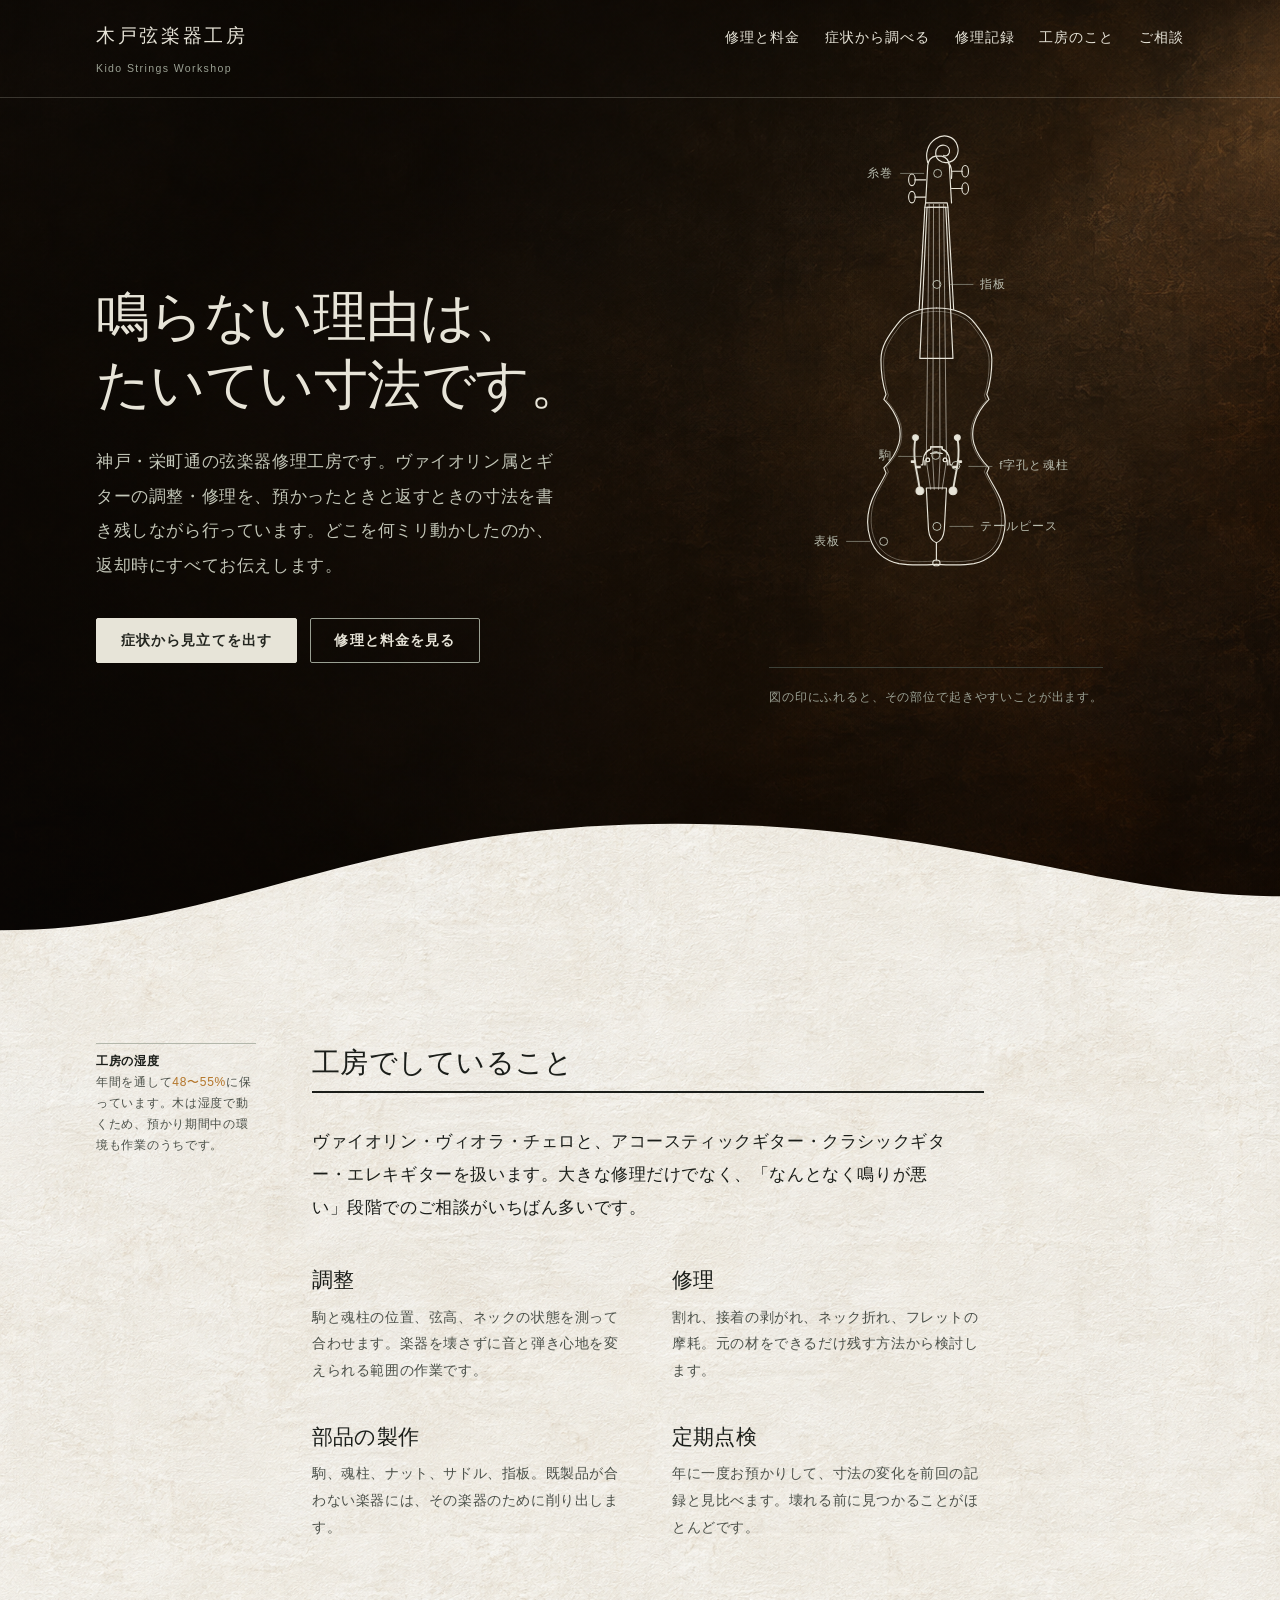
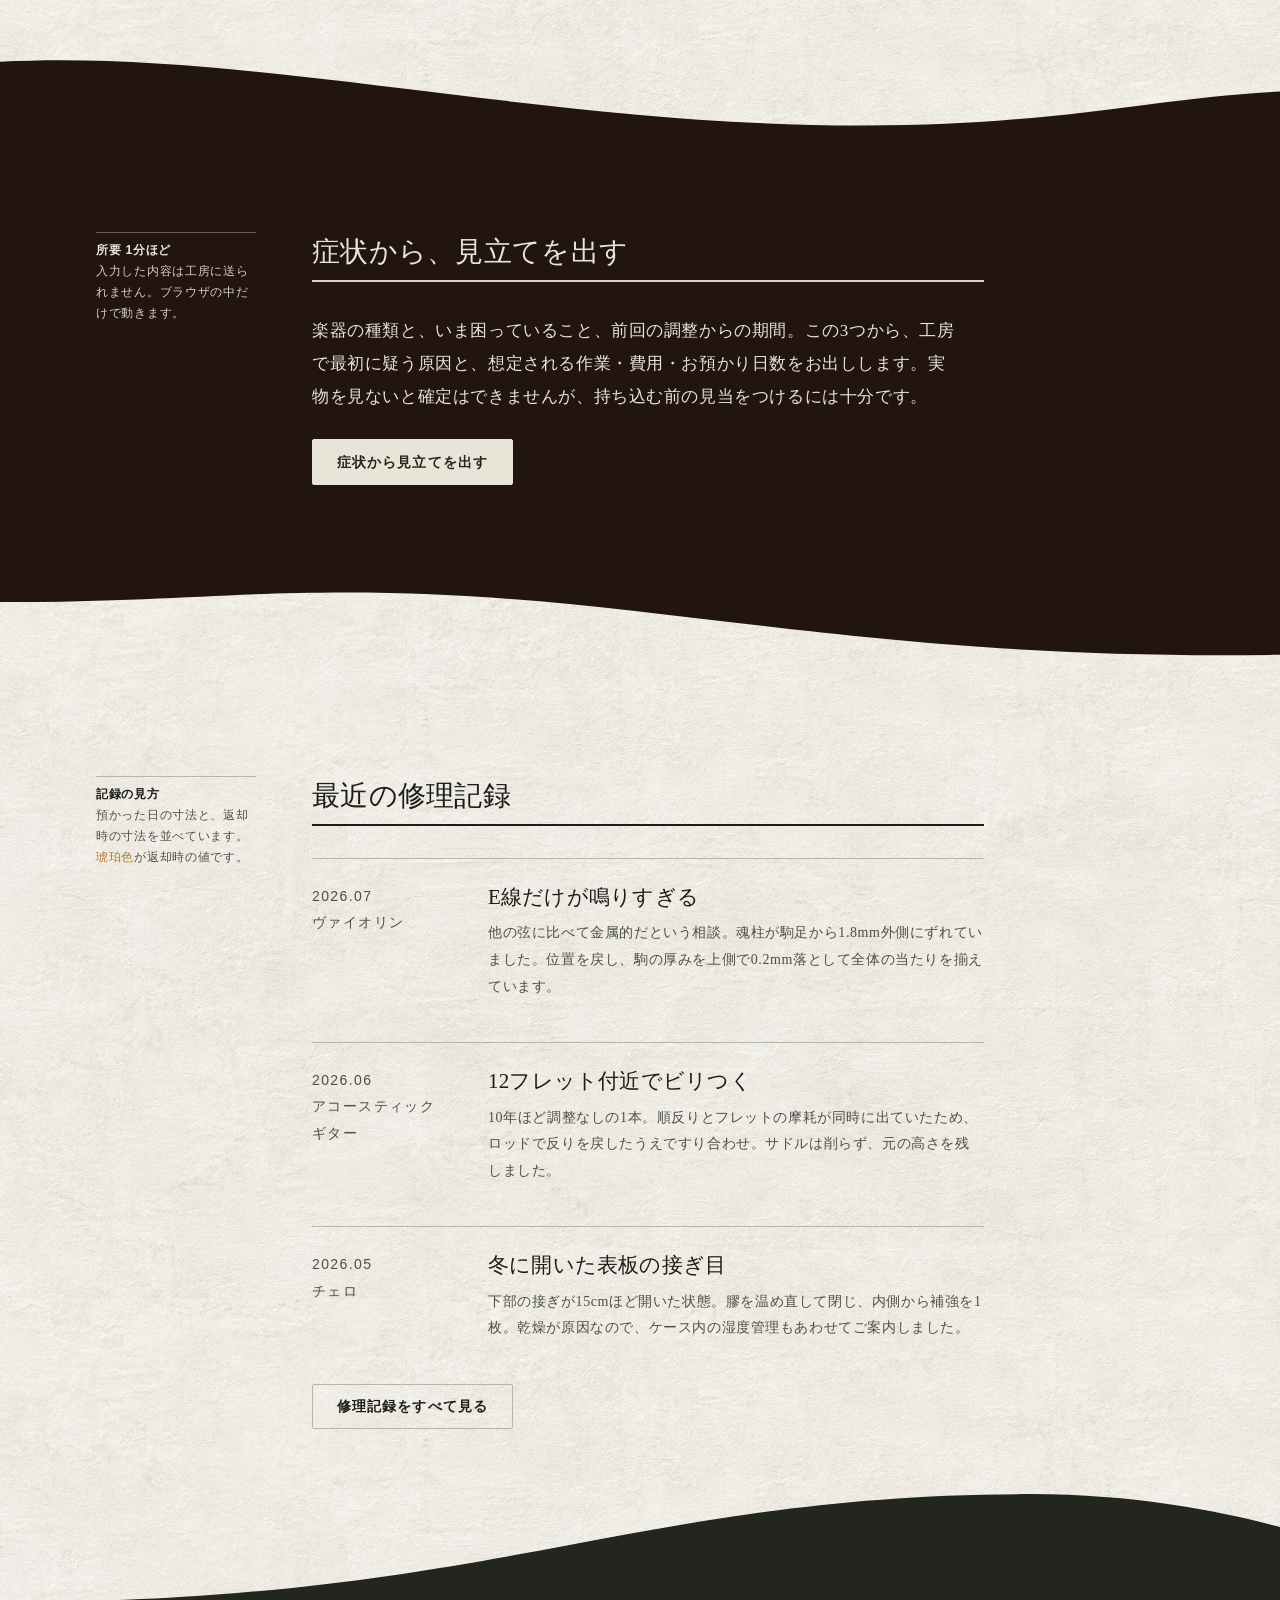
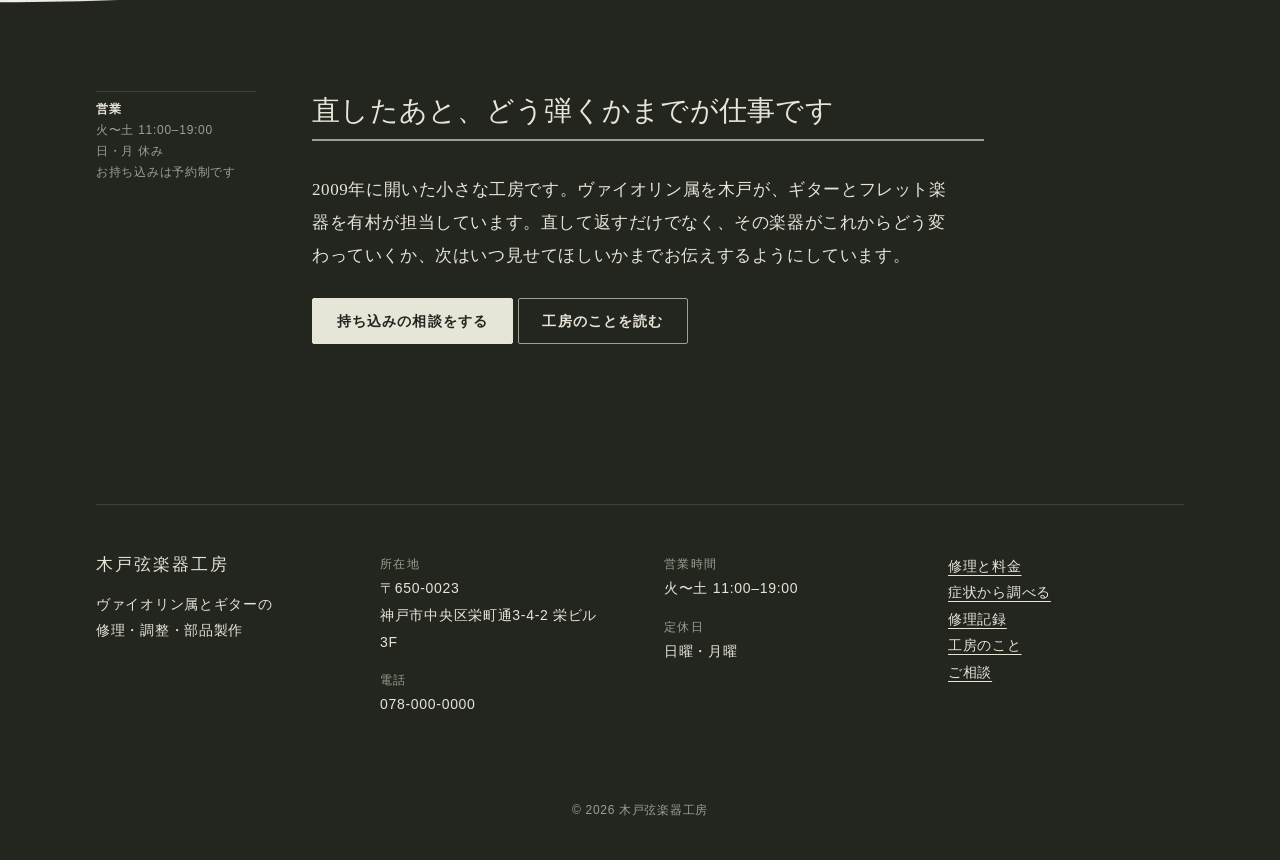
==== index.html @ 4c53dfcc "Initial demo site" ====
<!doctype html>
<html lang="ja">
<head>
<meta charset="utf-8">
<meta name="viewport" content="width=device-width, initial-scale=1">
<title>木戸弦楽器工房｜神戸・栄町通の弦楽器修理と調整</title>
<meta name="description" content="神戸・栄町通の弦楽器修理工房。ヴァイオリン属とギターの調整・修理を、預かる前と返すときの寸法を記録しながら行っています。">
<meta name="robots" content="noindex, nofollow, noarchive, nosnippet">
<link rel="stylesheet" href="assets/site.css?v=20260923-mobile-cta-gap">
<script src="assets/navigation.js?v=20260918-menu" defer></script>
<link rel="stylesheet" href="assets/hero.css?v=20260923-mobile-fv">
<link rel="icon" href="images/favicon.svg" type="image/svg+xml">
</head>
<body class="home">
<a class="skip" href="#main">本文へ移動</a>

<header class="masthead">
  <div class="wrap masthead__in">
    <a class="mark" href="index.html">木戸弦楽器工房<span>Kido Strings Workshop</span></a>
    <button class="nav-toggle" type="button" aria-controls="site-nav" aria-expanded="false" aria-label="メニューを開く">
      <span aria-hidden="true"></span><span aria-hidden="true"></span><span aria-hidden="true"></span>
    </button>
    <nav class="nav" id="site-nav" aria-label="サイト内">
      <a href="repair.html">修理と料金</a>
      <a href="diagnosis.html">症状から調べる</a>
      <a href="records.html">修理記録</a>
      <a href="workshop.html">工房のこと</a>
      <a href="contact.html">ご相談</a>
    </nav>
  </div>
</header>

<main id="main">

<!-- ===================================================== 見出しと解剖図 -->
<section class="hero on-bench">
  <div class="wrap hero__in">

    <div class="hero__say">
      <h1 class="hero__h1">鳴らない理由は、<br>たいてい寸法です。</h1>
      <p class="hero__lede">神戸・栄町通の弦楽器修理工房です。ヴァイオリン属とギターの調整・修理を、預かったときと返すときの寸法を書き残しながら行っています。どこを何ミリ動かしたのか、返却時にすべてお伝えします。</p>
      <p class="hero__act">
        <a class="act" href="diagnosis.html">症状から見立てを出す</a>
        <a class="act act--quiet" href="repair.html">修理と料金を見る</a>
      </p>
    </div>

    <div class="hero__fig">
      <figure class="anatomy" id="anatomy">
        <div class="anatomy__stage">
          <svg class="anatomy__svg" viewBox="0 0 240 700" aria-labelledby="anatomy-title" role="img">
            <title id="anatomy-title">ヴァイオリンの正面図。工房でよく手を入れる部位に印がついています。</title>
            <defs>
              <path id="h-half" pathLength="1000" d="M120,250
                C143,250 163,257 174,272 C188,290 197,304 197,322
                C197,342 194,358 190,370 L193,377
                C185,385 176,398 172,412 C170,420 170,430 172,438
                C176,452 185,464 193,472 L190,479
                C195,491 205,504 210,518 C216,534 217,554 212,570
                C206,589 191,601 172,605 C155,608 137,607 120,606"/>
              <g id="h-fhole">
                <circle cx="3" cy="6" r="4.0"/>
                <circle cx="-3" cy="80" r="5.4"/>
                <path d="M3,6 C6,22 5,32 3.5,42 C2,52 -1,64 -3,80" fill="none" stroke-width="2.6" stroke-linecap="round"/>
                <rect x="3.2" y="38.4" width="5.6" height="2"/>
                <rect x="-3.4" y="45.8" width="5.6" height="2"/>
              </g>
            </defs>

            <g fill="none" stroke="currentColor" stroke-width="1.6" stroke-linejoin="round" stroke-linecap="round">
              <g class="ink ink--1" data-part="pegbox">
                <path pathLength="1000" d="M108,48 C104,36 108,22 119,15 C131,7 145,12 149,24 C153,36 146,47 135,48 C126,49 119,43 119,35 C119,28 124,23 131,24 C136,25 139,29 138,34 C137,38 133,40 130,38"/>
                <path pathLength="1000" d="M136,48 C141,52 142,60 141,70"/>
                <path pathLength="1000" d="M105,104 L108,52 C109,44 113,40 119,39 L127,39 C133,40 137,44 138,52 L141,104"/>
                <g stroke-width="1.5">
                  <path pathLength="1000" d="M141,60 L156,60"/><ellipse cx="160" cy="60" rx="4.6" ry="8"/>
                  <path pathLength="1000" d="M141,84 L156,84"/><ellipse cx="160" cy="84" rx="4.6" ry="8"/>
                  <path pathLength="1000" d="M105,72 L90,72"/><ellipse cx="86" cy="72" rx="4.6" ry="8"/>
                  <path pathLength="1000" d="M105,96 L90,96"/><ellipse cx="86" cy="96" rx="4.6" ry="8"/>
                </g>
              </g>

              <g class="ink ink--2" data-part="fingerboard">
                <path pathLength="1000" d="M104,110 L96,252"/>
                <path pathLength="1000" d="M136,110 L144,252"/>
                <path pathLength="1000" d="M105,104 L135,104 L136,110 L104,110 Z"/>
                <path pathLength="1000" d="M107,110 L133,110 L143,320 L97,320 Z"/>
              </g>

              <g class="ink ink--3" data-part="body">
                <use href="#h-half"/>
                <use href="#h-half" transform="translate(240,0) scale(-1,1)"/>
                <g stroke-width="0.7" opacity="0.7">
                  <g transform="translate(120,428) scale(0.952,0.974) translate(-120,-428)">
                    <use href="#h-half"/>
                    <use href="#h-half" transform="translate(240,0) scale(-1,1)"/>
                  </g>
                </g>
              </g>

              <g class="ink ink--4" data-part="fhole" fill="currentColor" stroke="currentColor">
                <use href="#h-fhole" transform="translate(146,424)"/>
                <use href="#h-fhole" transform="translate(240,0) scale(-1,1) translate(146,424)"/>
              </g>

              <g class="ink ink--4" data-part="bridge">
                <path d="M99,468 L101,468 L102,459 C103,452 107,448 112,446 L112,443 L128,443 L128,446 C133,448 137,452 138,459 L139,468 L141,468" stroke-width="1.8"/>
                <path d="M112,452 C116,451 124,451 128,452"/>
                <circle cx="108" cy="461" r="2.6"/>
                <circle cx="132" cy="461" r="2.6"/>
                <path d="M104,468 L104,462 M136,468 L136,462"/>
              </g>

              <g class="ink ink--5" stroke-width="0.9" opacity="0.9">
                <path d="M110,106 L106,462 L112,502"/>
                <path d="M116,106 L115,462 L117,502"/>
                <path d="M124,106 L125,462 L123,502"/>
                <path d="M130,106 L134,462 L128,502"/>
              </g>

              <g class="ink ink--5" data-part="tailpiece">
                <path d="M106,500 L134,500 L131,558 C130,568 126,574 120,576 C114,574 110,568 109,558 Z"/>
                <path d="M120,576 L120,600"/>
                <ellipse cx="120" cy="604" rx="5" ry="4"/>
              </g>
            </g>
          </svg>

          <button class="spot spot--l" style="--x:51%;--y:9%"  data-part="pegbox"      type="button"><i></i><span>糸巻</span></button>
          <button class="spot spot--r" style="--x:50%;--y:31%" data-part="fingerboard" type="button"><i></i><span>指板</span></button>
          <button class="spot spot--l" style="--x:50%;--y:65%" data-part="bridge"      type="button"><i></i><span>駒</span></button>
          <button class="spot spot--r" style="--x:61%;--y:67%" data-part="fhole"       type="button"><i></i><span>f字孔と魂柱</span></button>
          <button class="spot spot--r" style="--x:50%;--y:79%" data-part="tailpiece"   type="button"><i></i><span>テールピース</span></button>
          <button class="spot spot--l" style="--x:20%;--y:82%" data-part="body"        type="button"><i></i><span>表板</span></button>
        </div>

        <figcaption class="readout" id="readout" aria-live="polite">
          <p class="readout__idle">図の印にふれると、その部位で起きやすいことが出ます。</p>
        </figcaption>
      </figure>
    </div>

  </div>
</section>

<!-- ===================================================== できること -->
<section class="band band--plaster band--services">
  <div class="wrap chart">
    <div class="note">
      <b>工房の湿度</b>年間を通して<span class="mm">48〜55%</span>に保っています。木は湿度で動くため、預かり期間中の環境も作業のうちです。
    </div>
    <div class="body">
      <h2 class="rule-heading">工房でしていること</h2>
      <p>ヴァイオリン・ヴィオラ・チェロと、アコースティックギター・クラシックギター・エレキギターを扱います。大きな修理だけでなく、「なんとなく鳴りが悪い」段階でのご相談がいちばん多いです。</p>
      <div class="cols mt-l">
        <div>
          <h3>調整</h3>
          <p>駒と魂柱の位置、弦高、ネックの状態を測って合わせます。楽器を壊さずに音と弾き心地を変えられる範囲の作業です。</p>
        </div>
        <div>
          <h3>修理</h3>
          <p>割れ、接着の剥がれ、ネック折れ、フレットの摩耗。元の材をできるだけ残す方法から検討します。</p>
        </div>
        <div>
          <h3>部品の製作</h3>
          <p>駒、魂柱、ナット、サドル、指板。既製品が合わない楽器には、その楽器のために削り出します。</p>
        </div>
        <div>
          <h3>定期点検</h3>
          <p>年に一度お預かりして、寸法の変化を前回の記録と見比べます。壊れる前に見つかることがほとんどです。</p>
        </div>
      </div>
    </div>
  </div>
</section>

<!-- ===================================================== 診断への導線 -->
<section class="band band--workshop on-bench">
  <div class="wrap chart">
    <div class="note">
      <b>所要 1分ほど</b>入力した内容は工房に送られません。ブラウザの中だけで動きます。
    </div>
    <div class="body">
      <h2 class="rule-heading">症状から、見立てを出す</h2>
      <p>楽器の種類と、いま困っていること、前回の調整からの期間。この3つから、工房で最初に疑う原因と、想定される作業・費用・お預かり日数をお出しします。実物を見ないと確定はできませんが、持ち込む前の見当をつけるには十分です。</p>
      <p class="mt-m"><a class="act" href="diagnosis.html">症状から見立てを出す</a></p>
    </div>
  </div>
</section>

<!-- ===================================================== 修理記録 -->
<section class="band band--plaster band--records">
  <div class="wrap chart">
    <div class="note">
      <b>記録の見方</b>預かった日の寸法と、返却時の寸法を並べています。<span class="mm">琥珀色</span>が返却時の値です。
    </div>
    <div class="body">
      <h2 class="rule-heading">最近の修理記録</h2>
      <div class="stack">
        <article class="entry">
          <p class="entry__tag">2026.07<br>ヴァイオリン</p>
          <div>
            <h3>E線だけが鳴りすぎる</h3>
            <p>他の弦に比べて金属的だという相談。魂柱が駒足から1.8mm外側にずれていました。位置を戻し、駒の厚みを上側で0.2mm落として全体の当たりを揃えています。</p>
          </div>
        </article>
        <article class="entry">
          <p class="entry__tag">2026.06<br>アコースティック<br>ギター</p>
          <div>
            <h3>12フレット付近でビリつく</h3>
            <p>10年ほど調整なしの1本。順反りとフレットの摩耗が同時に出ていたため、ロッドで反りを戻したうえですり合わせ。サドルは削らず、元の高さを残しました。</p>
          </div>
        </article>
        <article class="entry">
          <p class="entry__tag">2026.05<br>チェロ</p>
          <div>
            <h3>冬に開いた表板の接ぎ目</h3>
            <p>下部の接ぎが15cmほど開いた状態。膠を温め直して閉じ、内側から補強を1枚。乾燥が原因なので、ケース内の湿度管理もあわせてご案内しました。</p>
          </div>
        </article>
      </div>
      <p class="mt-l"><a class="act act--quiet" href="records.html">修理記録をすべて見る</a></p>
    </div>
  </div>
</section>

<!-- ===================================================== 工房 -->
<section class="band band--bench band--hero on-bench">
  <div class="wrap chart">
    <div class="note">
      <b>営業</b>
      火〜土 11:00–19:00<br>日・月 休み<br>お持ち込みは予約制です
    </div>
    <div class="body">
      <h2 class="rule-heading">直したあと、どう弾くかまでが仕事です</h2>
      <p>2009年に開いた小さな工房です。ヴァイオリン属を木戸が、ギターとフレット楽器を有村が担当しています。直して返すだけでなく、その楽器がこれからどう変わっていくか、次はいつ見せてほしいかまでお伝えするようにしています。</p>
      <p class="mt-m cta-group">
        <a class="act" href="contact.html">持ち込みの相談をする</a>
        <a class="act act--quiet" href="workshop.html">工房のことを読む</a>
      </p>
    </div>
  </div>
</section>

</main>

<footer class="foot">
  <div class="wrap">
    <div class="foot__grid">
      <div>
        <h2>木戸弦楽器工房</h2>
        <p>ヴァイオリン属とギターの<br>修理・調整・部品製作</p>
      </div>
      <dl>
        <dt>所在地</dt>
        <dd>〒650-0023<br>神戸市中央区栄町通3-4-2 栄ビル 3F</dd>
        <dt>電話</dt>
        <dd>078-000-0000</dd>
      </dl>
      <dl>
        <dt>営業時間</dt>
        <dd>火〜土 11:00–19:00</dd>
        <dt>定休日</dt>
        <dd>日曜・月曜</dd>
      </dl>
      <nav aria-label="フッター">
        <ul class="plain">
          <li><a href="repair.html">修理と料金</a></li>
          <li><a href="diagnosis.html">症状から調べる</a></li>
          <li><a href="records.html">修理記録</a></li>
          <li><a href="workshop.html">工房のこと</a></li>
          <li><a href="contact.html">ご相談</a></li>
        </ul>
      </nav>
    </div>
    <div class="foot__base">
      <p>© 2026 木戸弦楽器工房</p>
    </div>
  </div>
</footer>

<script src="assets/anatomy.js"></script>
</body>
</html>
---- assets/site.css ----
@charset "UTF-8";

/* ==========================================================================
   木戸弦楽器工房 — 共通スタイル
   設計メモ:
   - 地色は「削り出したスプルースと鉄の作業台」の冷たい石灰グレー。
     クリーム地 + テラコッタは意図的に避けている。
   - 差し色の琥珀（ニスの色）は「実際に測った数値」と操作中の状態にだけ使う。
   - 構造は「カルテの余白」。左の細い欄は注記と採寸のためだけに空けてある。
   - 影とカードは使わない。面の色そのものを変えて階層をつくる。
   ========================================================================== */

:root {
  /* 面 */
  --stone:      #d7d9d1;  /* 基本の地。削ったスプルースの木口 */
  --stone-deep: #c6c9be;  /* 一段沈めた面 */
  --paper:      #eceee7;  /* 書き込む面 */
  --bench:      #23251f;  /* 作業台。深いオリーブ黒 */
  --bench-up:   #2e3129;

  /* 線と字 */
  --ink:        #1a1d19;
  --ink-soft:   #4b5049;
  --bone:       #e7e4d8;  /* 暗い面の上の線画 */
  --bone-soft:  #9aa093;

  /* 差し色 */
  --amber:      #b4762a;  /* ニス。数値と現在地にだけ */
  --amber-lit:  #d79a45;
  --verdigris:  #4c6660;  /* 道具の柄、古い金具 */

  --rule:       #b3b7ab;
  --rule-dark:  #3c4038;

  /* 文字 */
  --serif: "Iowan Old Style", "Hoefler Text", Palatino, "Palatino Linotype",
           "Hiragino Mincho ProN", "Yu Mincho", YuMincho, "Noto Serif JP",
           "Songti SC", serif;
  --gothic: "Avenir Next", "Helvetica Neue", Inter,
            "Hiragino Kaku Gothic ProN", "Yu Gothic", YuGothic,
            "Noto Sans JP", sans-serif;

  /* 音階（1.333） */
  --t-xs: 0.75rem;
  --t-s:  0.875rem;
  --t-m:  1.0625rem;
  --t-l:  1.3125rem;
  --t-xl: 1.75rem;
  --t-2xl: clamp(2rem, 1.4rem + 2.4vw, 3.05rem);
  --t-3xl: clamp(2.35rem, 1.5rem + 2.9vw, 3.4rem);

  --gutter: clamp(1.25rem, 5vw, 5.5rem);
  --spine: 10rem;   /* 注記欄の幅 */
}

*, *::before, *::after { box-sizing: border-box; }

html { -webkit-text-size-adjust: 100%; scroll-behavior: smooth; }
@media (prefers-reduced-motion: reduce) {
  html { scroll-behavior: auto; }
  *, *::before, *::after {
    animation-duration: 0.001ms !important;
    animation-iteration-count: 1 !important;
    transition-duration: 0.001ms !important;
  }
}

body {
  margin: 0;
  background: var(--stone);
  color: var(--ink);
  font-family: var(--serif);
  font-size: var(--t-m);
  line-height: 1.95;
  letter-spacing: 0.035em;
  font-feature-settings: "palt" 1;
  text-rendering: optimizeLegibility;
  -webkit-font-smoothing: antialiased;
}
/* 全ページの暗いセクションとフッターで、一枚の背景を共有する。 */
body {
  background-color: var(--bench);
  background-image:
    linear-gradient(90deg, rgba(18, 15, 11, 0.36) 0%, rgba(18, 15, 11, 0.12) 58%, rgba(18, 15, 11, 0.22) 100%),
    url("../images/hero-background.png");
  background-position: center;
  background-repeat: no-repeat;
  background-size: cover;
  background-attachment: fixed;
}

img, svg { max-width: 100%; }
img { height: auto; display: block; }

a { color: inherit; text-decoration-thickness: 1px; text-underline-offset: 0.28em; }
a:hover { color: var(--amber); }

:focus-visible {
  outline: 2px solid var(--amber);
  outline-offset: 3px;
}
.on-bench :focus-visible { outline-color: var(--amber-lit); }

.skip {
  position: absolute; left: -9999px; top: 0;
  background: var(--bench); color: var(--bone);
  padding: 0.7em 1.2em; z-index: 99;
  font-family: var(--gothic); font-size: var(--t-s);
}
.skip:focus { left: 0; }

/* --------------------------------------------------------- 版面 */

.wrap {
  max-width: 76rem;
  margin: 0 auto;
  padding-inline: var(--gutter);
}

/* 左に注記欄、右に本文。カルテの余白の考え方。 */
.chart {
  display: grid;
  grid-template-columns: var(--spine) minmax(0, 42rem);
  gap: 0 3.5rem;
  align-items: start;
}
.chart--wide { grid-template-columns: var(--spine) minmax(0, 52rem); }

.chart > .note {
  font-family: var(--gothic);
  font-size: var(--t-xs);
  line-height: 1.75;
  letter-spacing: 0.06em;
  color: var(--ink-soft);
  padding-top: 0.55em;
  border-top: 1px solid var(--rule);
  font-feature-settings: "tnum" 1;
}
.chart > .note b {
  display: block;
  font-weight: 600;
  color: var(--ink);
  font-variant-numeric: tabular-nums;
}
.chart > .note .mm {
  color: var(--amber);
  font-variant-numeric: tabular-nums;
}
.on-bench .note { color: var(--bone-soft); border-top-color: var(--rule-dark); }
.on-bench .note b { color: var(--bone); }
.on-bench .note .mm { color: var(--amber-lit); }

@media (max-width: 47rem) {
  .chart, .chart--wide { grid-template-columns: minmax(0, 1fr); gap: 1.6rem; }
  .chart > .note { order: 2; }
  .chart > .body { order: 1; }
}

.band { padding-block: clamp(3.5rem, 8vw, 7rem); }
.band + .band { border-top: 1px solid var(--rule); }
.band--plaster,
body:not(.home) .band:not(.band--bench) {
  background-color: var(--paper);
  background-image: url("../images/plaster-background.png");
  background-position: center top;
  background-repeat: repeat-y;
  /* セクションの高さではなく画面幅を基準にし、同じ柄を同倍率で表示する。 */
  background-size: max(100vw, 64rem) auto;
}
.band--mist {
  background-color: #e7e9e5;
  background-image: url("../images/mist-background.png");
  background-position: center;
  background-repeat: no-repeat;
  background-size: cover;
  border-top: none;
}
.band--hero {
  background-image:
    linear-gradient(90deg, rgba(18, 15, 11, 0.36) 0%, rgba(18, 15, 11, 0.12) 58%, rgba(18, 15, 11, 0.22) 100%),
    url("../images/hero-background.png");
  background-position: center;
  background-repeat: no-repeat;
  background-size: cover;
}
.band--sunk { background: var(--stone-deep); border-top: none; }
.band--sunk + .band { border-top: none; }
.band--bench {
  background: var(--bench);
  color: var(--bone);
  border-top: none;
}
.band--bench.band--hero {
  background-color: var(--bench);
  background-image:
    linear-gradient(90deg, rgba(18, 15, 11, 0.36) 0%, rgba(18, 15, 11, 0.12) 58%, rgba(18, 15, 11, 0.22) 100%),
    url("../images/hero-background.png");
  background-position: center;
  background-repeat: no-repeat;
  background-size: cover;
}
.band--bench + .band { border-top: none; }

/* スマホでは茶色い共通背景の明るい右側を少し多く見せる。 */
@media (max-width: 47rem) {
  body,
  .band--hero,
  .band--bench.band--hero {
    background-position: 72% center;
  }
}

/* 固定した写真を、このセクションの領域だけで見せる。 */
.home .band--workshop {
  position: relative;
  isolation: isolate;
  clip-path: inset(0);
  background: #21150e;
  color: var(--bone);
  --bone-soft: #d8d0c4;
  --rule-dark: rgba(231, 228, 216, 0.35);
  min-height: clamp(32rem, 70svh, 46rem);
  display: flex;
  align-items: center;
  border-top: 0;
}
.home .band--workshop::before {
  content: "";
  position: fixed;
  inset: 0;
  z-index: 0;
  pointer-events: none;
  background-image:
    linear-gradient(90deg, rgba(22, 13, 7, 0.72) 0%, rgba(22, 13, 7, 0.66) 60%, rgba(22, 13, 7, 0.24) 100%),
    url("../images/workshop-craftsman.jpg");
  background-position: center;
  background-size: cover;
  background-repeat: no-repeat;
}
.home .band--workshop > .wrap {
  position: relative;
  z-index: 1;
  width: 100%;
}
@media (max-width: 48rem) {
  .home .band--workshop::before {
    background-position: 70% center;
    background-image:
      linear-gradient(rgba(22, 13, 7, 0.72), rgba(22, 13, 7, 0.72)),
      url("../images/workshop-craftsman.jpg");
  }
}
@media (prefers-reduced-motion: reduce) {
  .home .band--workshop::before { position: absolute; }
}
@supports not (clip-path: inset(0)) {
  .home .band--workshop { overflow: hidden; }
  .home .band--workshop::before { position: absolute; }
}

/* TOPの4つの境界を、振幅・山の数・位置が異なる大きな曲線で切り替える。 */
@supports (mask-image: linear-gradient(black, black)) or (-webkit-mask-image: linear-gradient(black, black)) {
  .home {
    --section-wave: clamp(64px, 9vw, 144px);
    --closing-boundary-shift: clamp(24px, 4vw, 64px);
  }
  .home .hero {
    padding-bottom: calc(clamp(2.5rem, 5vw, 4rem) + var(--section-wave) / 2);
  }
  .home .band--plaster {
    position: relative;
    z-index: 2;
    margin-top: calc(-1 * var(--wave-top-height));
    margin-bottom: calc(-1 * var(--wave-bottom-height));
    padding-top: calc(clamp(3.5rem, 8vw, 7rem) + var(--wave-top-height));
    padding-bottom: calc(clamp(3.5rem, 8vw, 7rem) + var(--wave-bottom-height));
    border: 0;
    -webkit-mask-image: var(--wave-top), linear-gradient(black, black), var(--wave-bottom);
    mask-image: var(--wave-top), linear-gradient(black, black), var(--wave-bottom);
    -webkit-mask-size: 100% var(--wave-top-height), 100% calc(100% - var(--wave-top-height) - var(--wave-bottom-height) + 2px), 100% var(--wave-bottom-height);
    mask-size: 100% var(--wave-top-height), 100% calc(100% - var(--wave-top-height) - var(--wave-bottom-height) + 2px), 100% var(--wave-bottom-height);
    -webkit-mask-position: top, 0 calc(var(--wave-top-height) - 1px), bottom;
    mask-position: top, 0 calc(var(--wave-top-height) - 1px), bottom;
    -webkit-mask-repeat: no-repeat;
    mask-repeat: no-repeat;
  }
  .home .band--services {
    /* FVの下は一つの大きな山。写真への入口はゆるく沈み、右端で少し戻る波。 */
    --wave-top-height: clamp(64px, 10vw, 160px);
    --wave-bottom-height: clamp(46px, 7vw, 112px);
    --wave-top: url("data:image/svg+xml,%3Csvg xmlns='http://www.w3.org/2000/svg' viewBox='0 0 1440 120' preserveAspectRatio='none'%3E%3Cpath d='M0 110 C260 110 400 10 760 10 C1080 10 1230 78 1440 78 L1440 120 H0 Z'/%3E%3C/svg%3E");
    --wave-bottom: url("data:image/svg+xml,%3Csvg xmlns='http://www.w3.org/2000/svg' viewBox='0 0 1440 120' preserveAspectRatio='none'%3E%3Cpath d='M0 24 C280 6 610 110 970 110 C1190 110 1300 72 1440 64 L1440 0 H0 Z'/%3E%3C/svg%3E");
  }
  .home .band--records {
    /* 本文位置と波形を保ち、最後の境界だけ上へ移して余白を配分する。 */
    padding-bottom: calc(clamp(3.5rem, 8vw, 7rem) + var(--wave-bottom-height) - var(--closing-boundary-shift));
    /* 写真の出口は浅い一つのうねり。入口とは曲がる位置と深さをずらす。 */
    --wave-top-height: clamp(48px, 7.5vw, 120px);
    --wave-bottom-height: clamp(72px, 11vw, 176px);
    --wave-top: url("data:image/svg+xml,%3Csvg xmlns='http://www.w3.org/2000/svg' viewBox='0 0 1440 120' preserveAspectRatio='none'%3E%3Cpath d='M0 30 C180 30 250 18 390 18 C730 18 950 104 1440 96 L1440 120 H0 Z'/%3E%3C/svg%3E");
    --wave-bottom: url("data:image/svg+xml,%3Csvg xmlns='http://www.w3.org/2000/svg' viewBox='0 0 1440 120' preserveAspectRatio='none'%3E%3Cpath d='M0 104 C560 104 710 12 1160 12 C1280 12 1380 28 1440 40 L1440 0 H0 Z'/%3E%3C/svg%3E");
  }
  .home .band--workshop {
    padding-block: calc(clamp(3.5rem, 8vw, 7rem) + var(--section-wave) / 2);
  }
  .home .band--bench.band--hero {
    padding-top: calc(clamp(3.5rem, 8vw, 7rem) + var(--section-wave) / 2 + var(--closing-boundary-shift));
  }
  .home .band--plaster + .band { border-top: 0; }
}

/* --------------------------------------------------------- 見出し */

h1, h2, h3, h4 {
  font-weight: 500;
  line-height: 1.42;
  letter-spacing: 0.01em;
  margin: 0;
  text-wrap: balance;
}
h2 { font-size: var(--t-xl); }
h3 { font-size: var(--t-l); }

.h-page {
  font-size: var(--t-2xl);
  line-height: 1.3;
  letter-spacing: -0.005em;
  margin: 0 0 1.1rem;
}
.lede {
  font-size: var(--t-l);
  line-height: 1.85;
  color: var(--ink-soft);
  margin: 0 0 2.2rem;
  max-width: 34em;
}
p { margin: 0 0 1.35em; max-width: 38em; }
p:last-child { margin-bottom: 0; }

ul, ol { margin: 0 0 1.35em; padding-left: 1.35em; max-width: 40em; }
li { margin-bottom: 0.45em; }
li:last-child { margin-bottom: 0; }
ul.tight, ol.tight { font-size: var(--t-s); line-height: 1.95; }
ul.tight li, ol.tight li { margin-bottom: 0.8em; }
li::marker { color: var(--ink-soft); }
.on-bench li::marker { color: var(--bone-soft); }
.plain li { margin-bottom: 0; }

.rule-heading {
  border-bottom: 2px solid var(--ink);
  padding-bottom: 0.5rem;
  margin-bottom: 2rem;
}
.on-bench .rule-heading { border-bottom-color: var(--bone-soft); }

/* --------------------------------------------------------- 操作 */

.act {
  display: inline-block;
  font-family: var(--gothic);
  font-size: var(--t-s);
  font-weight: 600;
  letter-spacing: 0.08em;
  line-height: 1;
  padding: 1.05em 1.7em;
  border: 1px solid var(--ink);
  border-radius: 2px;
  background: var(--ink);
  color: var(--paper);
  text-decoration: none;
  cursor: pointer;
  transition: background 160ms ease, color 160ms ease, border-color 160ms ease;
}
.act:hover { background: var(--amber); border-color: var(--amber); color: #16180f; }
.act--quiet {
  background: transparent;
  color: var(--ink);
  border-color: var(--rule);
}
.act--quiet:hover { background: transparent; color: var(--amber); border-color: var(--amber); }
.on-bench .act {
  background: var(--bone); color: var(--bench); border-color: var(--bone);
}
.on-bench .act:hover { background: var(--amber-lit); border-color: var(--amber-lit); }
.on-bench .act--quiet {
  background: transparent; color: var(--bone); border-color: var(--bone-soft);
}
.on-bench .act--quiet:hover { color: var(--amber-lit); border-color: var(--amber-lit); background: transparent; }

@media (max-width: 47rem) {
  .cta-group {
    display: flex;
    flex-wrap: wrap;
    gap: 0.75rem;
  }
}

/* --------------------------------------------------------- ヘッダ */

.masthead {
  border-bottom: 1px solid var(--rule);
  background: var(--stone);
  position: relative;
  z-index: 5;
}
.masthead__in {
  display: flex;
  flex-wrap: wrap;
  align-items: baseline;
  justify-content: space-between;
  gap: 0.6rem 2rem;
  padding-block: 1.15rem;
}
.mark {
  font-family: var(--serif);
  font-size: 1.18rem;
  letter-spacing: 0.14em;
  text-decoration: none;
  color: var(--ink);
  white-space: nowrap;
}
.mark span {
  display: block;
  font-family: var(--gothic);
  font-size: 0.66rem;
  letter-spacing: 0.13em;
  color: var(--ink-soft);
  margin-top: 0.25em;
}
.nav { display: flex; flex-wrap: wrap; gap: 0.2rem 1.55rem; }
.nav a {
  font-family: var(--gothic);
  font-size: var(--t-s);
  letter-spacing: 0.07em;
  text-decoration: none;
  padding-block: 0.3em;
  border-bottom: 2px solid transparent;
}
.nav a:hover { border-bottom-color: var(--rule); color: var(--ink); }
.nav a[aria-current="page"] { border-bottom-color: var(--amber); }

/* JSが使えないときは従来のリンク一覧を残す。 */
.nav-toggle { display: none; }
@media (max-width: 47rem) {
  .masthead[data-nav-ready] .masthead__in {
    align-items: center;
    column-gap: 1rem;
  }
  .masthead[data-nav-ready] .nav-toggle {
    display: flex;
    flex-direction: column;
    align-items: center;
    justify-content: center;
    gap: 6px;
    width: 48px;
    height: 48px;
    flex: 0 0 48px;
    margin-left: auto;
    padding: 10px;
    border: 1px solid var(--rule);
    border-radius: 0;
    color: var(--ink);
    background: transparent;
    cursor: pointer;
  }
  .home .masthead[data-nav-ready] .nav-toggle {
    color: var(--bone);
    border-color: var(--rule-dark);
  }
  .nav-toggle span {
    display: block;
    width: 24px;
    height: 1px;
    background: currentColor;
  }
  .nav-toggle[aria-expanded="true"] span:nth-child(1) { transform: translateY(7px) rotate(45deg); }
  .nav-toggle[aria-expanded="true"] span:nth-child(2) { opacity: 0; }
  .nav-toggle[aria-expanded="true"] span:nth-child(3) { transform: translateY(-7px) rotate(-45deg); }
  .masthead[data-nav-ready] .nav { display: none; }
  .masthead[data-nav-ready] .nav-toggle[aria-expanded="true"] + .nav {
    display: flex;
    flex-direction: column;
    flex-basis: 100%;
    gap: 0;
    padding-top: 0.8rem;
  }
  .masthead[data-nav-ready] .nav a {
    display: flex;
    align-items: center;
    min-height: 48px;
    padding: 0.65rem 0;
    border-bottom: 1px solid var(--rule);
  }
  .home .masthead[data-nav-ready] .nav a { border-bottom-color: var(--rule-dark); }
  .masthead[data-nav-ready] .nav a[aria-current="page"] { border-bottom-color: var(--amber); }
}

/* --------------------------------------------------------- フッタ */

.foot {
  background: var(--bench);
  color: var(--bone);
  padding-block: 3.6rem 2.4rem;
  font-family: var(--gothic);
  font-size: var(--t-s);
  line-height: 1.9;
  letter-spacing: 0.05em;
}
.band--bench,
.band--bench.band--hero,
.foot {
  background: transparent;
}
.foot a { color: var(--bone); }
.foot a:hover { color: var(--amber-lit); }
.foot__grid {
  border-top: 1px solid var(--rule-dark);
  padding-top: 3rem;
  display: grid;
  grid-template-columns: repeat(auto-fit, minmax(13rem, 1fr));
  gap: 2.4rem 3rem;
}
.foot h2 {
  font-family: var(--serif);
  font-size: 1.05rem;
  letter-spacing: 0.12em;
  margin-bottom: 0.9rem;
}
.foot dl { margin: 0; }
.foot dt { color: var(--bone-soft); font-size: var(--t-xs); letter-spacing: 0.12em; }
.foot dd { margin: 0 0 0.85rem; }
.foot__base {
  margin-top: 3rem;
  padding-top: 1.2rem;
  color: var(--bone-soft);
  font-size: var(--t-xs);
  text-align: center;
}
.foot__base p { margin: 0; max-width: none; }

/* --------------------------------------------------------- 表 */

.sheet {
  width: 100%;
  border-collapse: collapse;
  font-family: var(--gothic);
  font-size: var(--t-s);
  letter-spacing: 0.04em;
  line-height: 1.7;
}
.sheet caption {
  text-align: left;
  font-family: var(--serif);
  font-size: var(--t-l);
  letter-spacing: 0.06em;
  padding-bottom: 0.9rem;
}
.sheet th, .sheet td {
  text-align: left;
  vertical-align: top;
  padding: 0.95rem 1.1rem 0.95rem 0;
  border-bottom: 1px solid var(--rule);
}
.sheet thead th {
  font-size: var(--t-xs);
  font-weight: 600;
  letter-spacing: 0.12em;
  color: var(--ink-soft);
  border-bottom: 1.5px solid var(--ink);
  padding-bottom: 0.6rem;
}
.sheet tbody th { font-weight: 500; width: 22%; }
.sheet .num {
  font-variant-numeric: tabular-nums;
  white-space: nowrap;
}
.sheet tbody td:first-child { width: 24%; }
.sheet tbody td:nth-child(2) { width: 42%; }
.sheet .num em {
  font-style: normal;
  color: var(--amber);
}
.table-scroll { overflow-x: auto; }
.page--repair .table-scroll-hint { display: none; }

@media (max-width: 47rem) {
  .page--repair .table-scroll-hint {
    display: block;
    margin: 0 0 .45rem;
    color: var(--muted);
    font-size: .72rem;
    line-height: 1.5;
    letter-spacing: .04em;
    text-align: right;
  }
  .page--repair .table-scroll {
    width: calc(100% + 2 * var(--gutter));
    margin-inline: calc(-1 * var(--gutter));
    padding-inline: var(--gutter);
    box-sizing: border-box;
    overscroll-behavior-inline: contain;
    -webkit-overflow-scrolling: touch;
    scrollbar-width: thin;
  }
  .page--repair .table-scroll .sheet {
    width: 42rem;
    min-width: 42rem;
  }
}

/* --------------------------------------------------------- 一覧 */

.stack { display: grid; gap: 2.6rem; }
.entry {
  display: grid;
  grid-template-columns: 9rem minmax(0, 1fr);
  gap: 0 2rem;
  padding-top: 1.5rem;
  border-top: 1px solid var(--rule);
}
.entry__tag {
  font-family: var(--gothic);
  font-size: var(--t-xs);
  letter-spacing: 0.1em;
  color: var(--ink-soft);
  font-variant-numeric: tabular-nums;
}
.entry h3 { margin-bottom: 0.5rem; }
.entry p { font-size: var(--t-s); line-height: 1.9; color: var(--ink-soft); }
@media (max-width: 40rem) {
  .entry { grid-template-columns: 1fr; gap: 0.5rem; }
}

/* 開いて読む形式（修理記録・よくある質問） */
.fold {
  border-top: 1px solid var(--rule);
}
.fold:last-of-type { border-bottom: 1px solid var(--rule); }
.fold > summary {
  list-style: none;
  cursor: pointer;
  padding: 1.35rem 2.5rem 1.35rem 0;
  position: relative;
  font-size: var(--t-l);
  line-height: 1.5;
}
.fold > summary::-webkit-details-marker { display: none; }
.fold > summary::after {
  content: "";
  position: absolute;
  right: 0.4rem; top: 50%;
  width: 13px; height: 13px;
  border-right: 1.5px solid var(--ink-soft);
  border-bottom: 1.5px solid var(--ink-soft);
  transform: translateY(-70%) rotate(45deg);
  transition: transform 200ms ease;
}
.fold[open] > summary::after { transform: translateY(-20%) rotate(-135deg); }
.fold > summary:hover { color: var(--amber); }
.fold__body { padding: 0 0 2rem; }
.fold__body p { font-size: var(--t-s); line-height: 1.95; }

/* 採寸の記録 */
.measures {
  font-family: var(--gothic);
  font-size: var(--t-xs);
  letter-spacing: 0.06em;
  margin: 1.4rem 0 1.6rem;
  border-collapse: collapse;
}
.measures th, .measures td {
  padding: 0.42rem 1.4rem 0.42rem 0;
  text-align: left;
  font-weight: 400;
  border-bottom: 1px dotted var(--rule);
  font-variant-numeric: tabular-nums;
}
.measures th { color: var(--ink-soft); font-weight: 500; }
.measures thead th {
  font-weight: 600;
  letter-spacing: 0.1em;
  border-bottom: 1px solid var(--ink);
  padding-bottom: 0.5rem;
  color: var(--ink-soft);
}
.measures tbody th { font-weight: 400; color: var(--ink); }
.measures .after { color: var(--amber); font-weight: 600; }

/* --------------------------------------------------------- 導入部の大見出し */

.opener {
  padding-block: clamp(2.8rem, 6vw, 5rem) clamp(2.2rem, 5vw, 3.6rem);
  border-bottom: 1px solid var(--rule);
}
.opener .kicker {
  font-family: var(--gothic);
  font-size: var(--t-xs);
  letter-spacing: 0.16em;
  color: var(--ink-soft);
  margin: 0 0 1.1rem;
}


/* 下層ページも、ヘッダーと導入部から共通の茶色い背景を見せる。 */
body:not(.home) .masthead {
  background: transparent;
  color: var(--bone);
  border-bottom-color: rgba(231, 228, 216, 0.2);
}
body:not(.home) .masthead .mark,
body:not(.home) .masthead .nav a { color: var(--bone); }
body:not(.home) .masthead .mark span { color: #c9c2b7; }
body:not(.home) .masthead .nav a:hover {
  color: var(--amber-lit);
  border-bottom-color: var(--amber-lit);
}
body:not(.home) .opener {
  background: transparent;
  color: var(--bone);
  border-bottom: 0;
  --bone-soft: #c9c2b7;
  --rule-dark: rgba(231, 228, 216, 0.3);
}
body:not(.home) .opener .lede,
body:not(.home) .opener .kicker { color: var(--bone-soft); }
@media (max-width: 47rem) {
  body:not(.home) .masthead[data-nav-ready] .nav-toggle {
    color: var(--bone);
    border-color: rgba(231, 228, 216, 0.35);
  }
  body:not(.home) .masthead[data-nav-ready] .nav a {
    border-bottom-color: rgba(231, 228, 216, 0.25);
  }
  body:not(.home) .masthead[data-nav-ready] .nav a[aria-current="page"] {
    border-bottom-color: var(--amber-lit);
  }
}

/* 同じ白背景の間には曲線を入れない。入口と出口だけをマスクする。 */
@supports (mask-image: linear-gradient(black, black)) or (-webkit-mask-image: linear-gradient(black, black)) {
  body:not(.home) {
    --page-wave-in-height: clamp(48px, 7vw, 112px);
    --page-wave-out-height: clamp(52px, 8vw, 128px);
  }
  .page--repair {
    --page-wave-in: url("data:image/svg+xml,%3Csvg xmlns='http://www.w3.org/2000/svg' viewBox='0 0 1440 120' preserveAspectRatio='none'%3E%3Cpath d='M0 84 C280 84 390 18 770 18 C1090 18 1230 72 1440 60 L1440 120 H0 Z'/%3E%3C/svg%3E");
    --page-wave-out: url("data:image/svg+xml,%3Csvg xmlns='http://www.w3.org/2000/svg' viewBox='0 0 1440 120' preserveAspectRatio='none'%3E%3Cpath d='M0 94 C430 94 690 16 1080 16 C1240 16 1360 44 1440 58 L1440 0 H0 Z'/%3E%3C/svg%3E");
  }
  .page--diagnosis {
    --page-wave-in: url("data:image/svg+xml,%3Csvg xmlns='http://www.w3.org/2000/svg' viewBox='0 0 1440 120' preserveAspectRatio='none'%3E%3Cpath d='M0 38 C310 4 580 98 990 98 C1190 98 1350 62 1440 48 L1440 120 H0 Z'/%3E%3C/svg%3E");
    --page-wave-out: url("data:image/svg+xml,%3Csvg xmlns='http://www.w3.org/2000/svg' viewBox='0 0 1440 120' preserveAspectRatio='none'%3E%3Cpath d='M0 80 C270 80 390 24 640 24 C960 24 1130 106 1440 90 L1440 0 H0 Z'/%3E%3C/svg%3E");
  }
  .page--records {
    --page-wave-in: url("data:image/svg+xml,%3Csvg xmlns='http://www.w3.org/2000/svg' viewBox='0 0 1440 120' preserveAspectRatio='none'%3E%3Cpath d='M0 94 C190 94 440 22 840 22 C1120 22 1270 54 1440 42 L1440 120 H0 Z'/%3E%3C/svg%3E");
    --page-wave-out: url("data:image/svg+xml,%3Csvg xmlns='http://www.w3.org/2000/svg' viewBox='0 0 1440 120' preserveAspectRatio='none'%3E%3Cpath d='M0 32 C240 12 560 100 920 100 C1150 100 1330 62 1440 70 L1440 0 H0 Z'/%3E%3C/svg%3E");
  }
  .page--workshop {
    --page-wave-in: url("data:image/svg+xml,%3Csvg xmlns='http://www.w3.org/2000/svg' viewBox='0 0 1440 120' preserveAspectRatio='none'%3E%3Cpath d='M0 52 C220 52 350 14 600 14 C920 14 1080 102 1440 86 L1440 120 H0 Z'/%3E%3C/svg%3E");
    --page-wave-out: url("data:image/svg+xml,%3Csvg xmlns='http://www.w3.org/2000/svg' viewBox='0 0 1440 120' preserveAspectRatio='none'%3E%3Cpath d='M0 98 C370 98 610 34 940 20 C1200 9 1330 58 1440 66 L1440 0 H0 Z'/%3E%3C/svg%3E");
  }
  .page--contact {
    --page-wave-in: url("data:image/svg+xml,%3Csvg xmlns='http://www.w3.org/2000/svg' viewBox='0 0 1440 120' preserveAspectRatio='none'%3E%3Cpath d='M0 74 C350 104 600 20 1000 20 C1210 20 1350 38 1440 58 L1440 120 H0 Z'/%3E%3C/svg%3E");
    --page-wave-out: url("data:image/svg+xml,%3Csvg xmlns='http://www.w3.org/2000/svg' viewBox='0 0 1440 120' preserveAspectRatio='none'%3E%3Cpath d='M0 46 C320 10 590 94 880 94 C1110 94 1290 50 1440 42 L1440 0 H0 Z'/%3E%3C/svg%3E");
  }
  body:not(.home) .opener {
    padding-bottom: calc(clamp(2.2rem, 5vw, 3.6rem) + var(--page-wave-in-height) / 2);
  }
  body:not(.home) .band:not(.band--bench) {
    --edge-top-height: 0px;
    --edge-bottom-height: 0px;
  }
  body:not(.home) .opener + .band:not(.band--bench) {
    --edge-top-height: var(--page-wave-in-height);
    margin-top: calc(-1 * var(--edge-top-height));
    padding-top: calc(clamp(3.5rem, 8vw, 7rem) + var(--edge-top-height) / 2);
  }
  body:not(.home) .band:not(.band--bench):has(+ .band--bench) {
    --edge-bottom-height: var(--page-wave-out-height);
    margin-bottom: calc(-1 * var(--edge-bottom-height));
    padding-bottom: calc(clamp(3.5rem, 8vw, 7rem) + var(--edge-bottom-height) / 2);
  }
  body:not(.home) .opener + .band:not(.band--bench),
  body:not(.home) .band:not(.band--bench):has(+ .band--bench) {
    position: relative;
    z-index: 2;
    border: 0;
    -webkit-mask-image: var(--page-wave-in), linear-gradient(black, black), var(--page-wave-out);
    mask-image: var(--page-wave-in), linear-gradient(black, black), var(--page-wave-out);
    -webkit-mask-size: 100% var(--edge-top-height), 100% calc(100% - var(--edge-top-height) - var(--edge-bottom-height) + 2px), 100% var(--edge-bottom-height);
    mask-size: 100% var(--edge-top-height), 100% calc(100% - var(--edge-top-height) - var(--edge-bottom-height) + 2px), 100% var(--edge-bottom-height);
    -webkit-mask-position: top, 0 calc(var(--edge-top-height) - 1px), bottom;
    mask-position: top, 0 calc(var(--edge-top-height) - 1px), bottom;
    -webkit-mask-repeat: no-repeat;
    mask-repeat: no-repeat;
  }
  body:not(.home) .band:not(.band--bench) + .band--bench {
    padding-top: calc(clamp(3.5rem, 8vw, 7rem) + var(--page-wave-out-height) / 2);
    border-top: 0;
  }
}

.fold__meta {
  display: block;
  font-family: var(--gothic);
  font-size: var(--t-xs);
  letter-spacing: 0.08em;
  color: var(--ink-soft);
  margin-top: 0.4rem;
}
.on-bench .fold { border-color: var(--rule-dark); }
.on-bench .fold:last-of-type { border-bottom-color: var(--rule-dark); }
.on-bench .fold__meta { color: var(--bone-soft); }
.on-bench .fold > summary::after { border-color: var(--bone-soft); }
.on-bench .fold > summary:hover { color: var(--amber-lit); }

/* 手順（本当に順番があるものにだけ番号を振る） */
ol.steps { padding-left: 1.6em; }
ol.steps li { padding-left: 0.35em; }
ol.steps li::marker { font-family: var(--gothic); font-variant-numeric: tabular-nums; color: var(--amber); }
ol.steps b { display: block; font-weight: 600; font-family: var(--gothic); font-size: var(--t-s); letter-spacing: 0.05em; }

/* 大きな図版 */
.figure-wide {
  margin: 3rem 0 0;
  display: grid;
  grid-template-columns: minmax(0, 12rem) minmax(0, 1fr);
  gap: 2.5rem;
  align-items: end;
}
.figure-wide img { width: 100%; }
.figure-wide figcaption { padding-bottom: 0.5rem; }
@media (max-width: 40rem) {
  .figure-wide { grid-template-columns: minmax(0, 1fr); gap: 1.2rem; }
}

/* --------------------------------------------------------- フォーム */

.form {
  display: grid;
  grid-template-columns: repeat(2, minmax(0, 1fr));
  gap: 1.5rem 1.8rem;
  max-width: 42rem;
}
.field--wide { grid-column: 1 / -1; }
@media (max-width: 34rem) {
  .form { grid-template-columns: minmax(0, 1fr); }
}
.field label {
  display: block;
  font-family: var(--gothic);
  font-size: var(--t-xs);
  font-weight: 600;
  letter-spacing: 0.1em;
  color: var(--ink-soft);
  margin-bottom: 0.5rem;
}
.field input, .field select, .field textarea {
  width: 100%;
  font: inherit;
  font-family: var(--gothic);
  font-size: var(--t-s);
  line-height: 1.6;
  color: var(--ink);
  background: var(--paper);
  border: 1px solid var(--rule);
  border-radius: 2px;
  padding: 0.75em 0.85em;
}
.field textarea { resize: vertical; }
.field input:focus, .field select:focus, .field textarea:focus {
  border-color: var(--ink);
  outline: 2px solid var(--amber);
  outline-offset: 1px;
}
.field__help {
  font-family: var(--gothic);
  font-size: var(--t-xs);
  color: var(--ink-soft);
  margin: 0.55rem 0 0;
  max-width: none;
}
.form__msg {
  font-family: var(--gothic);
  font-size: var(--t-xs);
  line-height: 1.8;
  margin: 0.9rem 0 0;
  max-width: 34em;
}
.form__msg.is-bad { color: #8a3b26; }
.form__msg.is-good { color: var(--verdigris); }

/* --------------------------------------------------------- 補助 */

.plain { list-style: none; padding: 0; margin: 0; }
.tight { line-height: 1.8; }
.small { font-family: var(--gothic); font-size: var(--t-xs); letter-spacing: 0.06em; color: var(--ink-soft); line-height: 1.85; }
.on-bench .small { color: var(--bone-soft); }
.mt-l { margin-top: 2.6rem; }
.mt-m { margin-top: 1.6rem; }
.visually-hidden {
  position: absolute; width: 1px; height: 1px; padding: 0; margin: -1px;
  overflow: hidden; clip: rect(0 0 0 0); white-space: nowrap; border: 0;
}
.cols {
  display: grid;
  grid-template-columns: repeat(auto-fit, minmax(15rem, 1fr));
  gap: 2.4rem 3rem;
}
.cols h3 { margin-bottom: 0.55rem; }
.cols p { font-size: var(--t-s); line-height: 1.9; color: var(--ink-soft); }
.on-bench .cols p { color: var(--bone-soft); }
---- assets/hero.css ----
@charset "UTF-8";

/* トップの解剖図まわり。動きはページを開いた一度だけ。 */

.hero {
  background-color: var(--bench);
  background-image:
    linear-gradient(90deg, rgba(18, 15, 11, 0.36) 0%, rgba(18, 15, 11, 0.12) 58%, rgba(18, 15, 11, 0.22) 100%),
    url("../images/hero-background.png");
  background-position: center;
  background-repeat: no-repeat;
  background-size: cover;
  color: var(--bone);
  padding-block: clamp(2.5rem, 5vw, 4.5rem) clamp(2.5rem, 5vw, 4rem);
}

/* TOPだけはヘッダーをヒーロー上へ重ね、背景を一続きに見せる。 */
.home .masthead {
  position: absolute;
  inset: 0 0 auto;
  background: transparent;
  border-bottom-color: rgba(231, 228, 216, 0.2);
}
.home .masthead .mark,
.home .masthead .nav a { color: var(--bone); }
.home .masthead .mark span { color: var(--bone-soft); }
.home .masthead .nav a:hover {
  color: var(--bone);
  border-bottom-color: var(--bone-soft);
}
.home .hero {
  padding-top: clamp(7.5rem, 10vw, 9.5rem);
}
.hero__in {
  display: grid;
  grid-template-columns: minmax(0, 33rem) minmax(0, 1fr);
  gap: clamp(2rem, 5vw, 5rem);
  align-items: center;
}
.hero__h1 {
  font-size: var(--t-3xl);
  line-height: 1.24;
  letter-spacing: -0.01em;
  font-weight: 400;
  margin: 0 0 1.6rem;
}
.hero__lede {
  color: #c3c6b8;
  font-size: var(--t-m);
  line-height: 2.05;
  max-width: 27em;
  margin-bottom: 2.1rem;
}
.hero__act { display: flex; flex-wrap: wrap; gap: 0.8rem; margin: 0; }

.hero__fig { justify-self: center; }
.anatomy { margin: 0; }
.anatomy__stage {
  position: relative;
  width: fit-content;
  margin: 0 auto;
}
.anatomy__svg {
  display: block;
  height: clamp(340px, 56vh, 540px);
  width: auto;
  color: var(--bone);
}

/* --- 開いたときの一度きりの描画 --- */
.ink path, .ink use, .ink ellipse, .ink circle, .ink rect {
  stroke-dasharray: 1000;
  stroke-dashoffset: 1000;
  animation: ink-draw 1500ms cubic-bezier(.5,.05,.3,1) forwards;
}
.ink--1 * { animation-delay: 120ms; }
.ink--2 * { animation-delay: 300ms; }
.ink--3 * { animation-delay: 0ms; }
.ink--4 * { animation-delay: 780ms; }
.ink--5 * { animation-delay: 980ms; }
@keyframes ink-draw { to { stroke-dashoffset: 0; } }

.ink--4[data-part="fhole"] use,
.ink--4[data-part="fhole"] circle,
.ink--4[data-part="fhole"] rect {
  stroke-dasharray: none;
  stroke-dashoffset: 0;
  animation: ink-fade 700ms ease 900ms both;
}
@keyframes ink-fade { from { opacity: 0; } to { opacity: 1; } }

.ink[data-part] { transition: color 180ms ease, stroke-opacity 180ms ease, fill-opacity 180ms ease; }
.anatomy[data-active] .ink[data-part] { stroke-opacity: 0.3; fill-opacity: 0.3; }
.anatomy[data-active] .ink[data-part].is-lit {
  stroke-opacity: 1; fill-opacity: 1; color: var(--amber-lit);
}

/* --- 印 --- */
.spot {
  position: absolute;
  left: var(--x);
  top: var(--y);
  transform: translate(-50%, -50%);
  display: flex;
  align-items: center;
  gap: 0.55rem;
  background: none;
  border: 0;
  padding: 0.35rem;
  cursor: pointer;
  font-family: var(--gothic);
  font-size: 0.72rem;
  letter-spacing: 0.09em;
  color: #b9bdaf;
  white-space: nowrap;
  animation: ink-fade 600ms ease 1400ms both;
}
.spot i {
  display: block;
  width: 9px; height: 9px;
  border: 1.5px solid currentColor;
  border-radius: 50%;
  flex: none;
  transition: background 160ms ease, transform 160ms ease;
}
.spot span { position: relative; }
.spot span::before {
  content: "";
  position: absolute;
  top: 50%;
  width: 1.5rem;
  border-top: 1px solid currentColor;
  opacity: 0.55;
}
.spot--r { flex-direction: row; }
.spot--r span { padding-left: 1.9rem; }
.spot--r span::before { left: 0; }
.spot--l { flex-direction: row-reverse; }
.spot--l span { padding-right: 1.9rem; }
.spot--l span::before { right: 0; }
.spot--l { transform: translate(-100%, -50%) translateX(0.6rem); }
.spot--r { transform: translate(0, -50%) translateX(-0.6rem); }

.spot:hover, .spot:focus-visible, .spot.is-on { color: var(--amber-lit); }
.spot:hover i, .spot:focus-visible i, .spot.is-on i {
  background: var(--amber-lit);
  transform: scale(1.15);
}

/* --- 読み取り欄 --- */
.readout {
  margin: 2.2rem auto 0;
  max-width: 30rem;
  min-height: 9.5rem;
  border-top: 1px solid var(--rule-dark);
  padding-top: 1.1rem;
}
.readout__idle {
  font-family: var(--gothic);
  font-size: var(--t-xs);
  letter-spacing: 0.07em;
  color: var(--bone-soft);
  margin: 0;
}
.readout h3 {
  font-size: var(--t-l);
  margin: 0 0 0.7rem;
  color: var(--amber-lit);
}
.readout dl {
  margin: 0;
  font-family: var(--gothic);
  font-size: var(--t-xs);
  line-height: 1.9;
  letter-spacing: 0.05em;
}
.readout dt { color: var(--bone-soft); }
.readout dd { margin: 0 0 0.7rem; color: var(--bone); }
.readout dd:last-child { margin-bottom: 0; }
.readout a { color: var(--amber-lit); }

@media (max-width: 62rem) {
  /* ナビが折り返しても、ヘッダーの実際の高さに続けて見出しを配置する。 */
  .home .masthead { position: relative; inset: auto; }
  .home .hero {
    background: transparent;
    padding-top: clamp(2.5rem, 5vw, 4.5rem);
  }
  .hero__in { grid-template-columns: minmax(0, 1fr); }
  .hero__fig { justify-self: stretch; }
  .anatomy__svg { height: clamp(320px, 48vh, 460px); }
}
@media (max-width: 34rem) {
  .spot span { display: none; }
  .spot--l, .spot--r { transform: translate(-50%, -50%); }
  .spot i { width: 12px; height: 12px; }
  /* 案内文の下に残っていた過剰な予約高を縮める。詳細表示時は内容に合わせて伸びる。 */
  .readout { min-height: 5.5rem; }
}

@media (max-width: 47rem) {
  .hero { background-position: 72% center; }
}
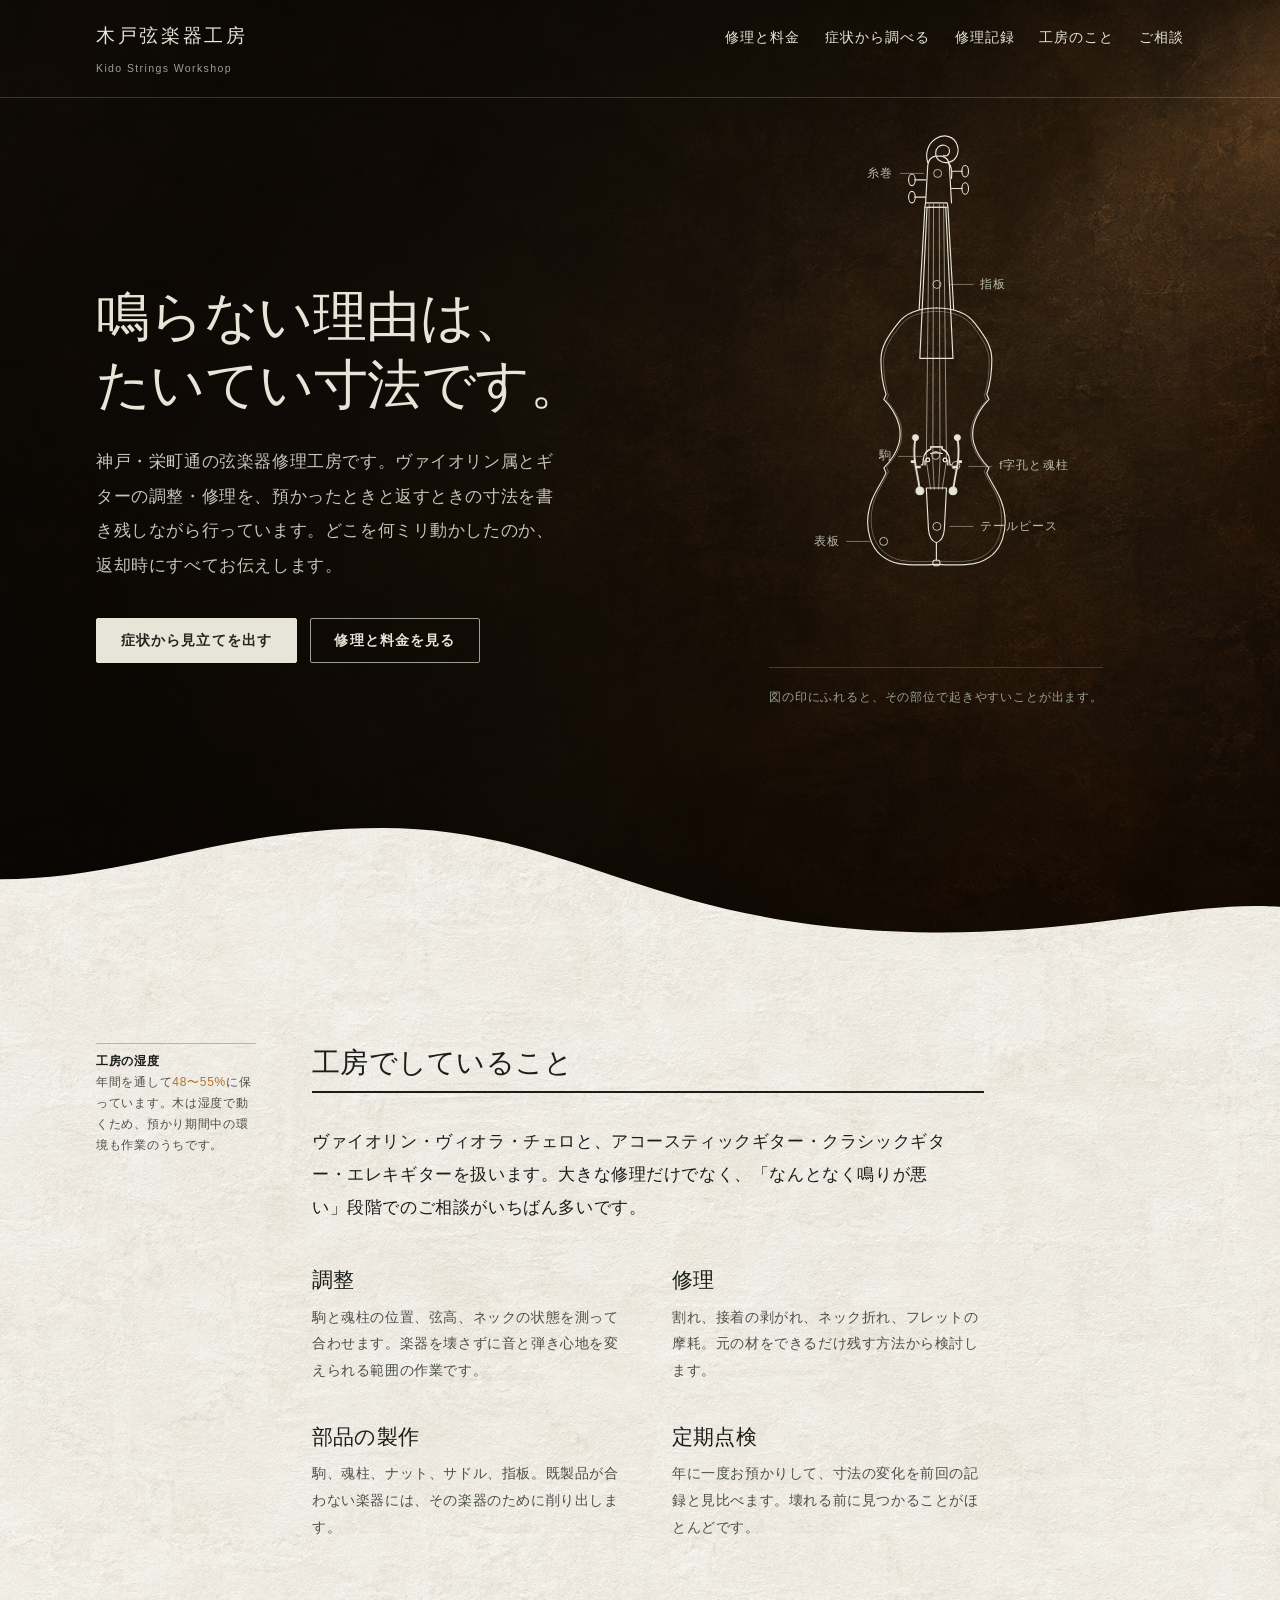
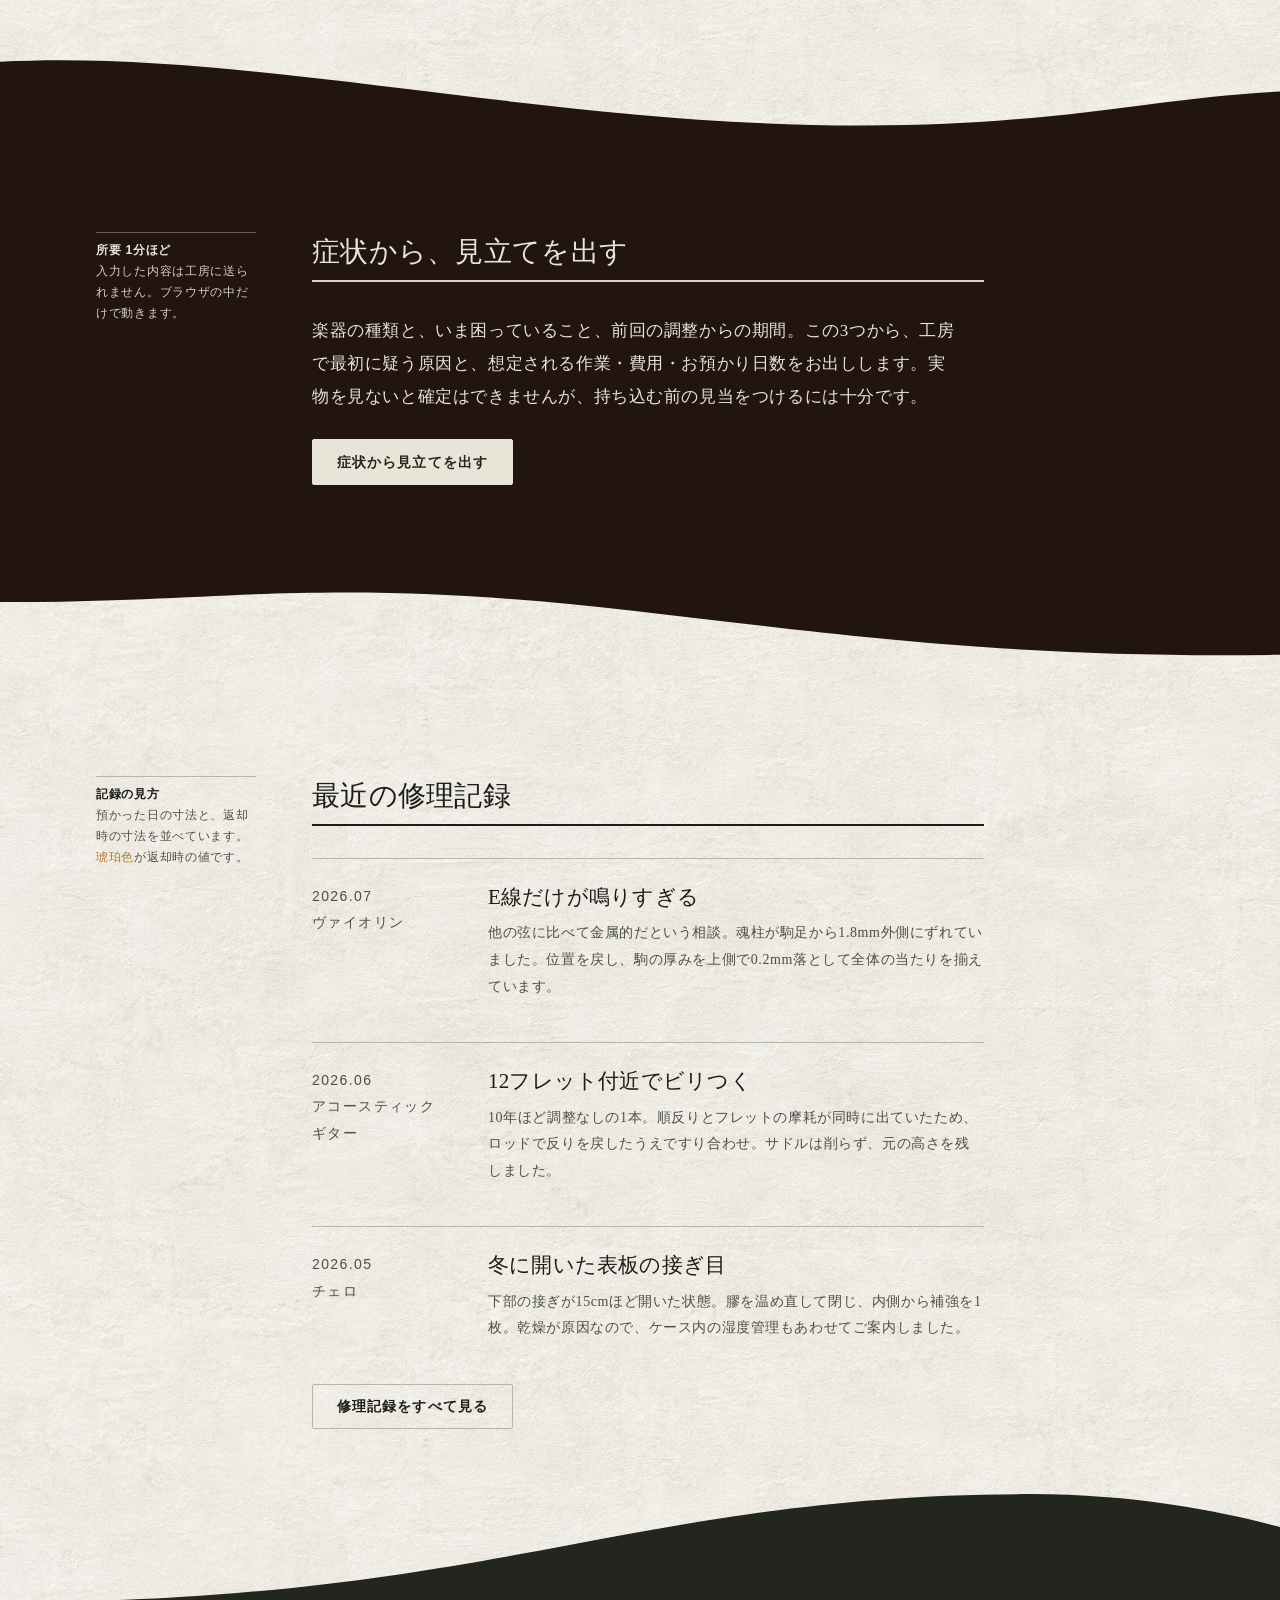
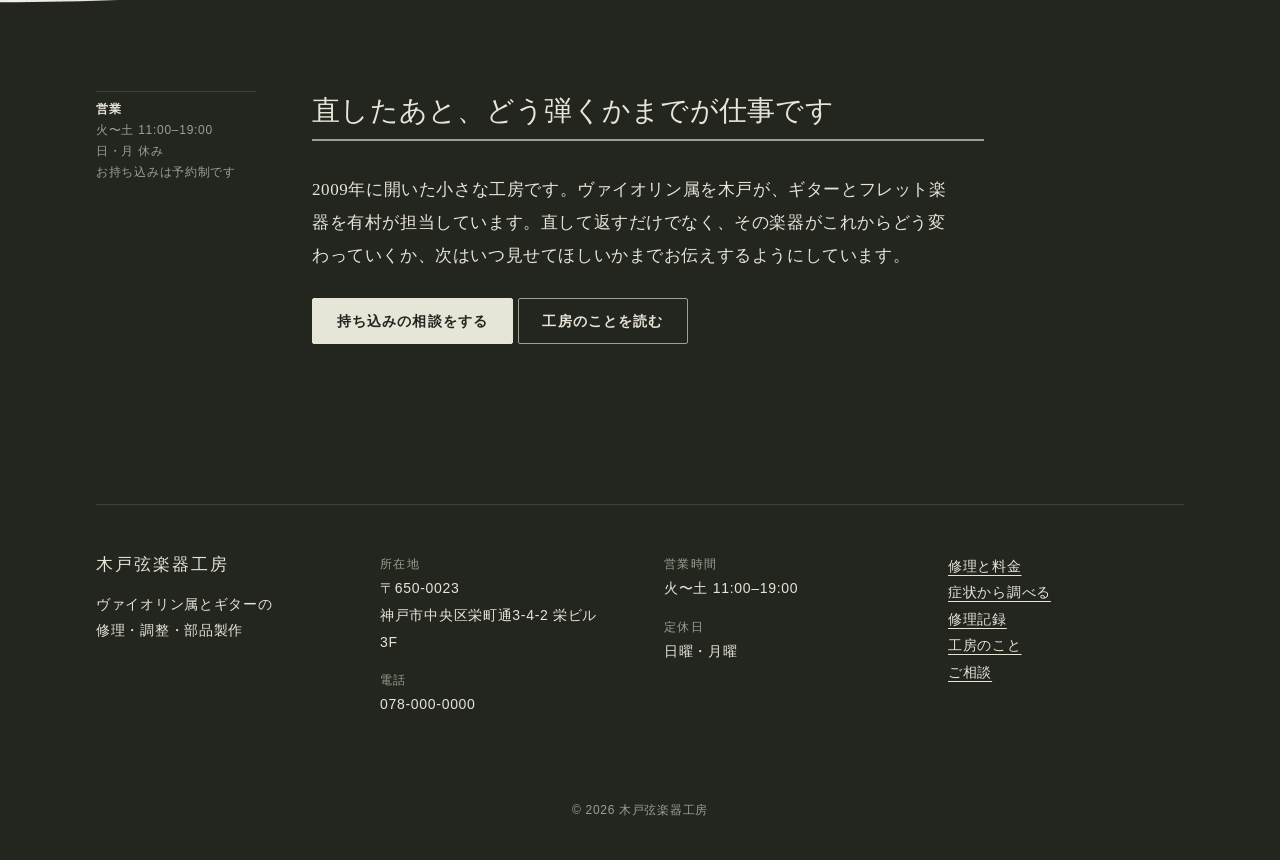
==== commit ff9a6feb: "Adjust hero wave for anatomy details" ====
--- a/index.html
+++ b/index.html
@@ -6,7 +6,7 @@
 <title>木戸弦楽器工房｜神戸・栄町通の弦楽器修理と調整</title>
 <meta name="description" content="神戸・栄町通の弦楽器修理工房。ヴァイオリン属とギターの調整・修理を、預かる前と返すときの寸法を記録しながら行っています。">
 <meta name="robots" content="noindex, nofollow, noarchive, nosnippet">
-<link rel="stylesheet" href="assets/site.css?v=20260923-mobile-cta-gap">
+<link rel="stylesheet" href="assets/site.css?v=20260923-anatomy-wave">
 <script src="assets/navigation.js?v=20260918-menu" defer></script>
 <link rel="stylesheet" href="assets/hero.css?v=20260923-mobile-fv">
 <link rel="icon" href="images/favicon.svg" type="image/svg+xml">
--- a/assets/site.css
+++ b/assets/site.css
@@ -285,10 +285,10 @@
     mask-repeat: no-repeat;
   }
   .home .band--services {
-    /* FVの下は一つの大きな山。写真への入口はゆるく沈み、右端で少し戻る波。 */
+    /* FVの下は山を左へ寄せ、解剖図の説明欄がある右側を深い谷にする。 */
     --wave-top-height: clamp(64px, 10vw, 160px);
     --wave-bottom-height: clamp(46px, 7vw, 112px);
-    --wave-top: url("data:image/svg+xml,%3Csvg xmlns='http://www.w3.org/2000/svg' viewBox='0 0 1440 120' preserveAspectRatio='none'%3E%3Cpath d='M0 110 C260 110 400 10 760 10 C1080 10 1230 78 1440 78 L1440 120 H0 Z'/%3E%3C/svg%3E");
+    --wave-top: url("data:image/svg+xml,%3Csvg xmlns='http://www.w3.org/2000/svg' viewBox='0 0 1440 120' preserveAspectRatio='none'%3E%3Cpath d='M0 62 C150 62 250 14 430 14 C650 14 735 112 1060 112 C1230 112 1340 82 1440 88 L1440 120 H0 Z'/%3E%3C/svg%3E");
     --wave-bottom: url("data:image/svg+xml,%3Csvg xmlns='http://www.w3.org/2000/svg' viewBox='0 0 1440 120' preserveAspectRatio='none'%3E%3Cpath d='M0 24 C280 6 610 110 970 110 C1190 110 1300 72 1440 64 L1440 0 H0 Z'/%3E%3C/svg%3E");
   }
   .home .band--records {
